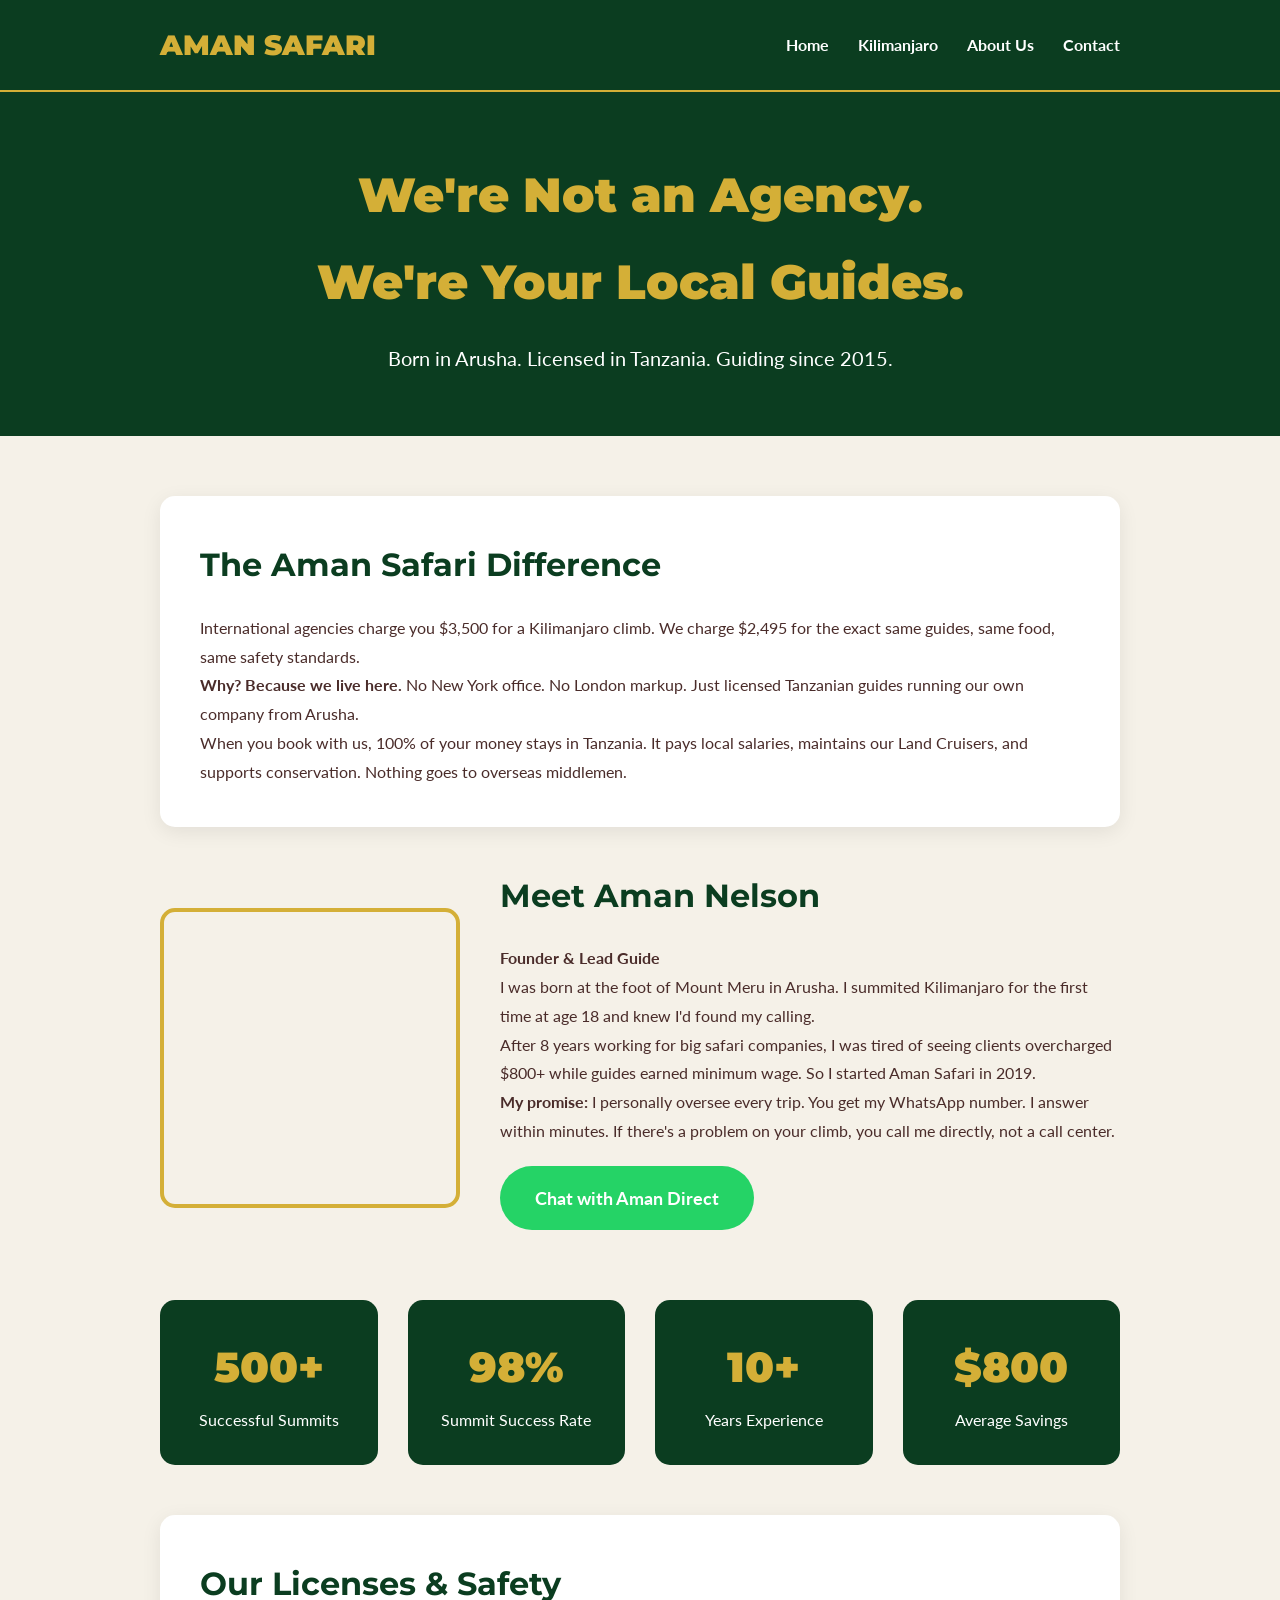
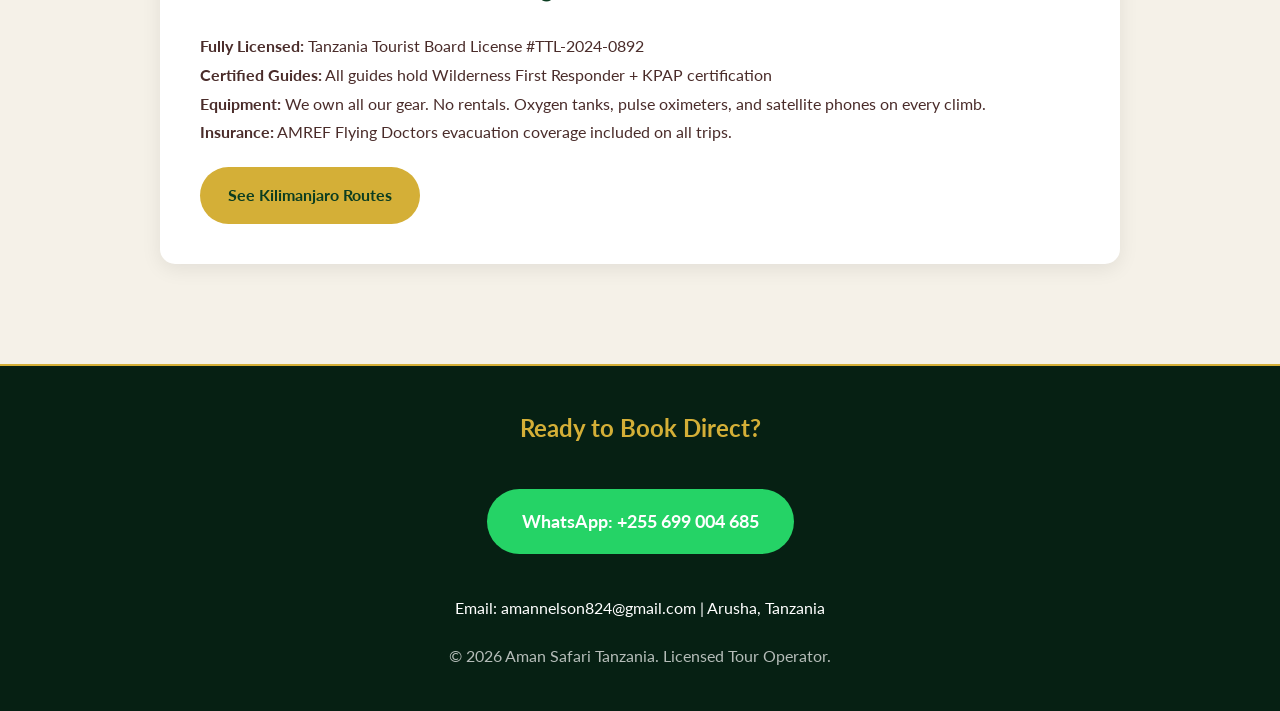
==== about.html @ 42d27a12 "Update about.html" ====
<!DOCTYPE html>
<html lang="en">
<head>
    <meta charset="UTF-8">
    <meta name="viewport" content="width=device-width, initial-scale=1.0">
    <title>About Aman Safari | Licensed Local Guides from Arusha, Tanzania</title>
    <meta name="description" content="Meet Aman Nelson and the Aman Safari team. Licensed local guides from Arusha with 10+ years experience. Book direct and save $800 vs international agencies.">
    <link rel="icon" href="data:image/svg+xml,<svg xmlns='http://www.w3.org/2000/svg' viewBox='0 0 100 100'><rect width='100' height='100' rx='20' fill='%230B3D20'/><text x='50' y='58' font-family='Montserrat,Arial,sans-serif' font-size='28' font-weight='700' fill='%23D4AF37' text-anchor='middle'>AMAN</text></svg>">
    
    <style>
        @import url('https://fonts.googleapis.com/css2?family=Montserrat:wght@700;900&family=Lato:wght@400;700&display=swap');
        
        * { margin: 0; padding: 0; box-sizing: border-box; }
        
        :root {
            --forest-green: #0B3D20;
            --gold: #D4AF37;
            --cream: #F5F1E8;
            --deep-brown: #4A2C2A;
        }
        
        body {
            font-family: 'Lato', sans-serif;
            background: var(--cream);
            color: var(--deep-brown);
            line-height: 1.8;
        }
        
        .container {
            max-width: 1000px;
            margin: 0 auto;
            padding: 0 20px;
        }
        
        /* Header */
        header {
            background: var(--forest-green);
            padding: 20px 0;
            border-bottom: 2px solid var(--gold);
        }
        
        .nav {
            display: flex;
            justify-content: space-between;
            align-items: center;
        }
        
        .logo {
            font-family: 'Montserrat', sans-serif;
            font-size: 28px;
            font-weight: 900;
            color: var(--gold);
            text-decoration: none;
        }
        
        .nav-links a {
            color: white;
            text-decoration: none;
            margin-left: 25px;
            font-weight: 700;
        }
        
        .nav-links a:hover {
            color: var(--gold);
        }
        
        /* Hero */
        .page-hero {
            background: var(--forest-green);
            color: white;
            padding: 60px 0;
            text-align: center;
        }
        
        h1 {
            font-family: 'Montserrat', sans-serif;
            font-size: 48px;
            font-weight: 900;
            color: var(--gold);
            margin-bottom: 15px;
        }
        
        /* Content */
        .content {
            padding: 60px 0;
        }
        
        .story {
            background: white;
            padding: 40px;
            border-radius: 15px;
            margin-bottom: 40px;
            box-shadow: 0 5px 20px rgba(0,0,0,0.08);
        }
        
        h2 {
            font-family: 'Montserrat', sans-serif;
            font-size: 32px;
            color: var(--forest-green);
            margin-bottom: 20px;
        }
        
        .founder {
            display: grid;
            grid-template-columns: 300px 1fr;
            gap: 40px;
            align-items: center;
            margin: 40px 0;
        }
        
        .founder-img {
            width: 100%;
            height: 300px;
            background: url('aman-photo.png');
            background-size: cover;
            background-position: center;
            border-radius: 15px;
            border: 4px solid var(--gold);
        }
        
        .stats {
            display: grid;
            grid-template-columns: repeat(auto-fit, minmax(200px, 1fr));
            gap: 30px;
            margin: 50px 0;
            text-align: center;
        }
        
        .stat {
            background: var(--forest-green);
            color: white;
            padding: 30px;
            border-radius: 15px;
        }
        
        .stat-number {
            font-family: 'Montserrat', sans-serif;
            font-size: 42px;
            font-weight: 900;
            color: var(--gold);
        }
        
        .btn {
            background: var(--gold);
            color: var(--forest-green);
            padding: 14px 28px;
            border-radius: 50px;
            text-decoration: none;
            font-weight: 700;
            display: inline-block;
            margin-top: 20px;
        }
        
        .whatsapp {
            background: #25D366;
            color: white;
            padding: 16px 35px;
            border-radius: 50px;
            text-decoration: none;
            font-weight: 700;
            font-size: 18px;
            display: inline-block;
            margin: 20px 0;
        }
        
        footer {
            background: #062013;
            color: white;
            padding: 40px 0;
            text-align: center;
            border-top: 2px solid var(--gold);
        }
        
        @media (max-width: 768px) {
            .founder { grid-template-columns: 1fr; }
            h1 { font-size: 36px; }
            .nav { flex-direction: column; gap: 15px; }
        }
    </style>
</head>
<body>
    <header>
        <div class="container">
            <nav class="nav">
                <a href="index.html" class="logo">AMAN SAFARI</a>
                <div class="nav-links">
                    <a href="index.html">Home</a>
                    <a href="kilimanjaro.html">Kilimanjaro</a>
                    <a href="about.html">About Us</a>
                    <a href="https://wa.me/255699004685">Contact</a>
                </div>
            </nav>
        </div>
    </header>

    <section class="page-hero">
        <div class="container">
            <h1>We're Not an Agency.<br>We're Your Local Guides.</h1>
            <p style="font-size: 20px; margin-top: 15px;">Born in Arusha. Licensed in Tanzania. Guiding since 2015.</p>
        </div>
    </section>

    <section class="content">
        <div class="container">
            <div class="story">
                <h2>The Aman Safari Difference</h2>
                <p>International agencies charge you $3,500 for a Kilimanjaro climb. We charge $2,495 for the exact same guides, same food, same safety standards.</p>
                <p><strong>Why? Because we live here.</strong> No New York office. No London markup. Just licensed Tanzanian guides running our own company from Arusha.</p>
                <p>When you book with us, 100% of your money stays in Tanzania. It pays local salaries, maintains our Land Cruisers, and supports conservation. Nothing goes to overseas middlemen.</p>
            </div>

            <div class="founder">
                <div class="founder-img"></div>
                <div>
                    <h2>Meet Aman Nelson</h2>
                    <p><strong>Founder & Lead Guide</strong></p>
                    <p>I was born at the foot of Mount Meru in Arusha. I summited Kilimanjaro for the first time at age 18 and knew I'd found my calling.</p>
                    <p>After 8 years working for big safari companies, I was tired of seeing clients overcharged $800+ while guides earned minimum wage. So I started Aman Safari in 2019.</p>
                    <p><strong>My promise:</strong> I personally oversee every trip. You get my WhatsApp number. I answer within minutes. If there's a problem on your climb, you call me directly, not a call center.</p>
                    <a href="https://wa.me/255699004685?text=Hello%20Aman,%20I%20read%20your%20story%20and%20want%20to%20book" class="whatsapp">Chat with Aman Direct</a>
                </div>
            </div>

            <div class="stats">
                <div class="stat">
                    <div class="stat-number">500+</div>
                    <div>Successful Summits</div>
                </div>
                <div class="stat">
                    <div class="stat-number">98%</div>
                    <div>Summit Success Rate</div>
                </div>
                <div class="stat">
                    <div class="stat-number">10+</div>
                    <div>Years Experience</div>
                </div>
                <div class="stat">
                    <div class="stat-number">$800</div>
                    <div>Average Savings</div>
                </div>
            </div>

            <div class="story">
                <h2>Our Licenses & Safety</h2>
                <p><strong>Fully Licensed:</strong> Tanzania Tourist Board License #TTL-2024-0892</p>
                <p><strong>Certified Guides:</strong> All guides hold Wilderness First Responder + KPAP certification</p>
                <p><strong>Equipment:</strong> We own all our gear. No rentals. Oxygen tanks, pulse oximeters, and satellite phones on every climb.</p>
                <p><strong>Insurance:</strong> AMREF Flying Doctors evacuation coverage included on all trips.</p>
                <a href="kilimanjaro.html" class="btn">See Kilimanjaro Routes</a>
            </div>
        </div>
    </section>

    <footer>
        <div class="container">
            <h3 style="color: var(--gold); font-size: 24px; margin-bottom: 20px;">Ready to Book Direct?</h3>
            <a href="https://wa.me/255699004685" class="whatsapp">WhatsApp: +255 699 004 685</a>
            <p style="margin-top: 20px;">Email: amannelson824@gmail.com | Arusha, Tanzania</p>
            <p style="margin-top: 20px; opacity: 0.7;">© 2026 Aman Safari Tanzania. Licensed Tour Operator.</p>
        </div>
    </footer>
</body>
</html>
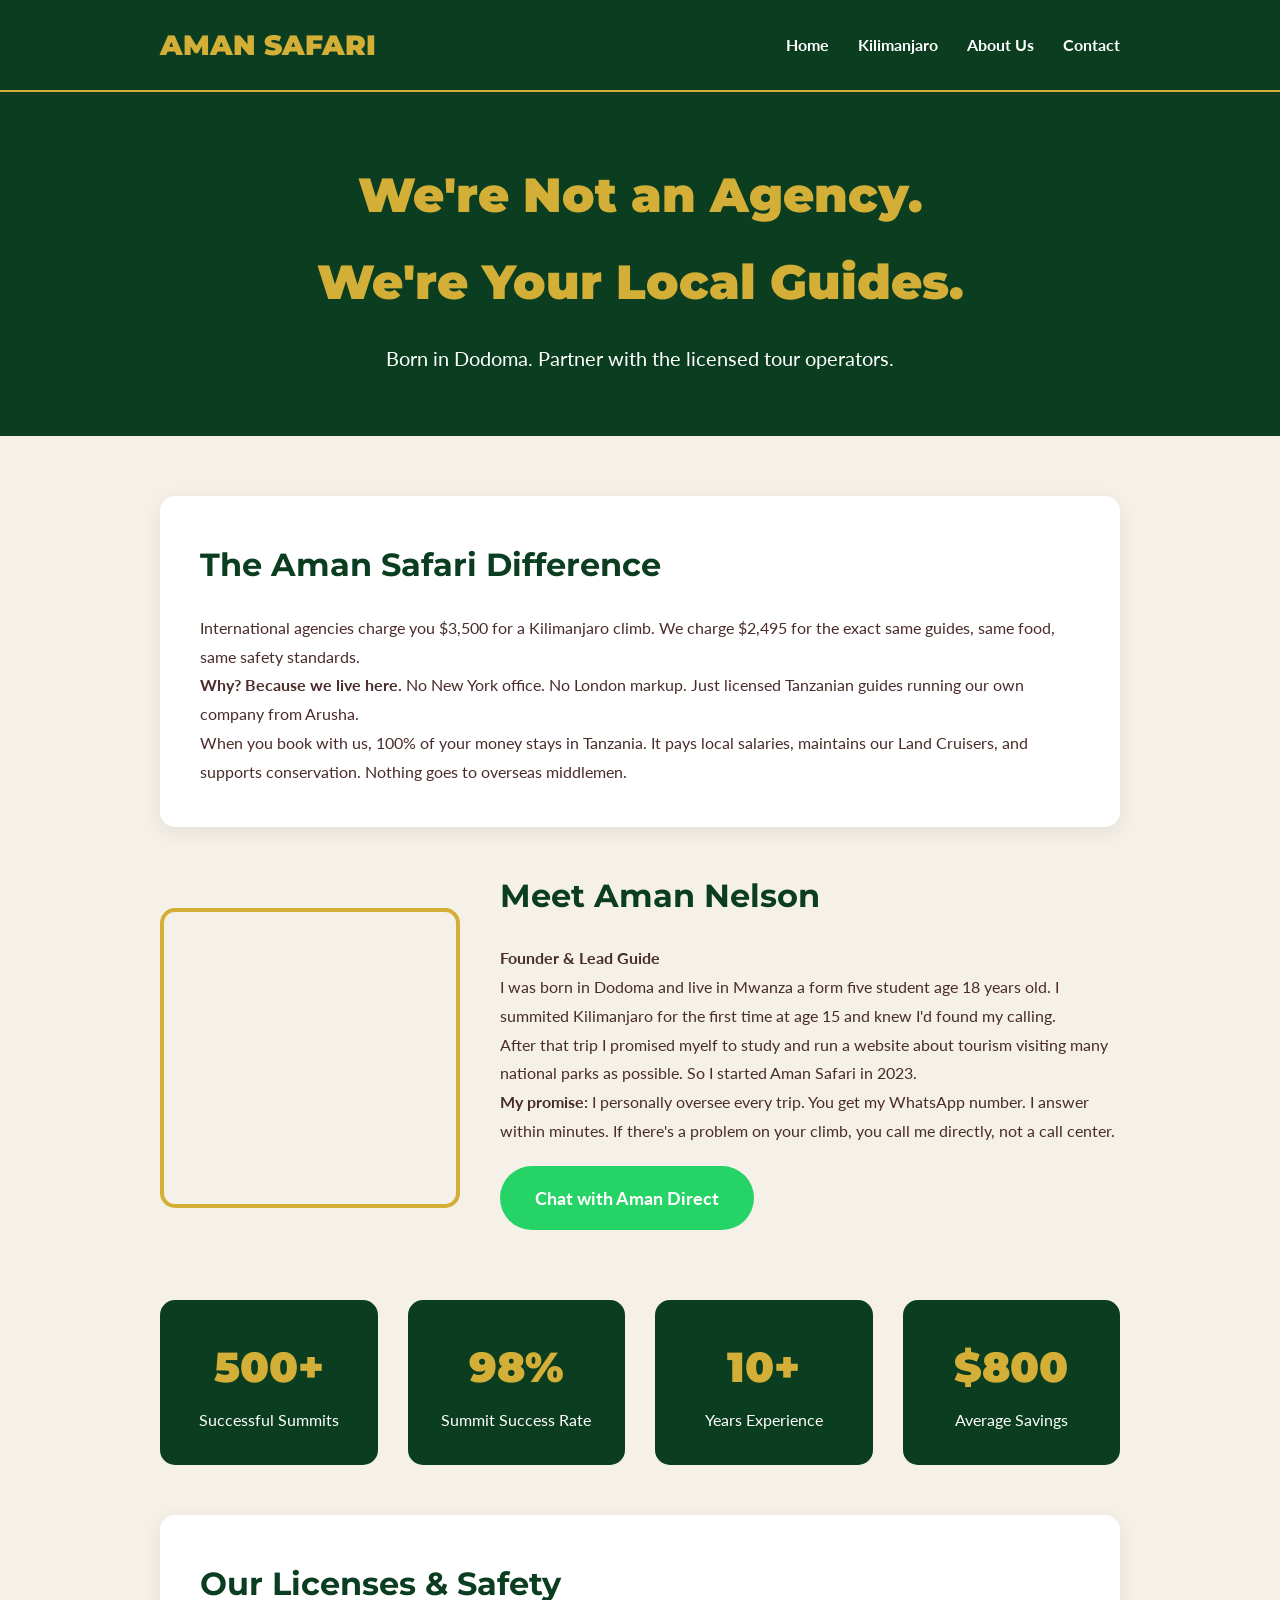
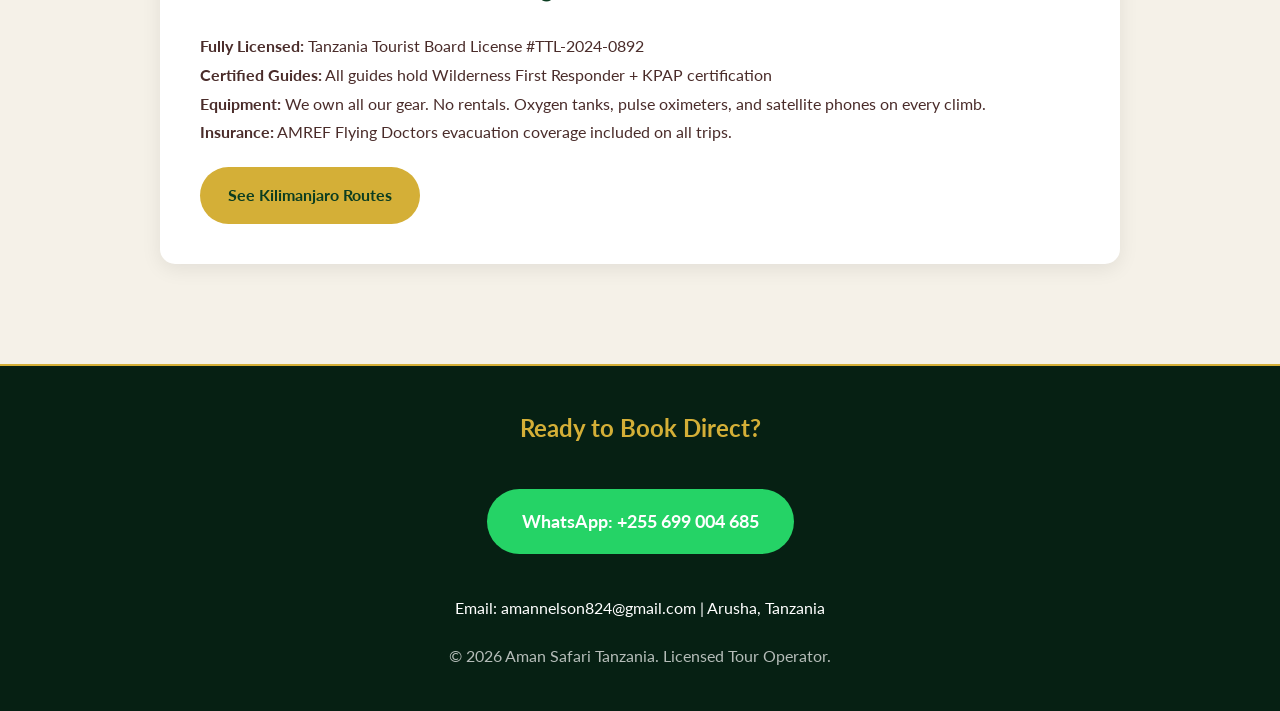
==== commit 07914c94: "Update about.html" ====
--- a/about.html
+++ b/about.html
@@ -111,7 +111,7 @@
         .founder-img {
             width: 100%;
             height: 300px;
-            background: url('aman-photo.png');
+            background: url('Genz .png');
             background-size: cover;
             background-position: center;
             border-radius: 15px;
@@ -196,7 +196,7 @@
     <section class="page-hero">
         <div class="container">
             <h1>We're Not an Agency.<br>We're Your Local Guides.</h1>
-            <p style="font-size: 20px; margin-top: 15px;">Born in Arusha. Licensed in Tanzania. Guiding since 2015.</p>
+            <p style="font-size: 20px; margin-top: 15px;">Born in Dodoma. Partner with the licensed tour operators.</p>
         </div>
     </section>
 
@@ -214,8 +214,8 @@
                 <div>
                     <h2>Meet Aman Nelson</h2>
                     <p><strong>Founder & Lead Guide</strong></p>
-                    <p>I was born at the foot of Mount Meru in Arusha. I summited Kilimanjaro for the first time at age 18 and knew I'd found my calling.</p>
-                    <p>After 8 years working for big safari companies, I was tired of seeing clients overcharged $800+ while guides earned minimum wage. So I started Aman Safari in 2019.</p>
+                    <p>I was born in Dodoma and live in Mwanza a form five student age 18 years old. I summited Kilimanjaro for the first time at age 15 and knew I'd found my calling.</p>
+                    <p>After that trip I promised myelf to study and run a website about tourism visiting many national parks as possible. So I started Aman Safari in 2023.</p>
                     <p><strong>My promise:</strong> I personally oversee every trip. You get my WhatsApp number. I answer within minutes. If there's a problem on your climb, you call me directly, not a call center.</p>
                     <a href="https://wa.me/255699004685?text=Hello%20Aman,%20I%20read%20your%20story%20and%20want%20to%20book" class="whatsapp">Chat with Aman Direct</a>
                 </div>
